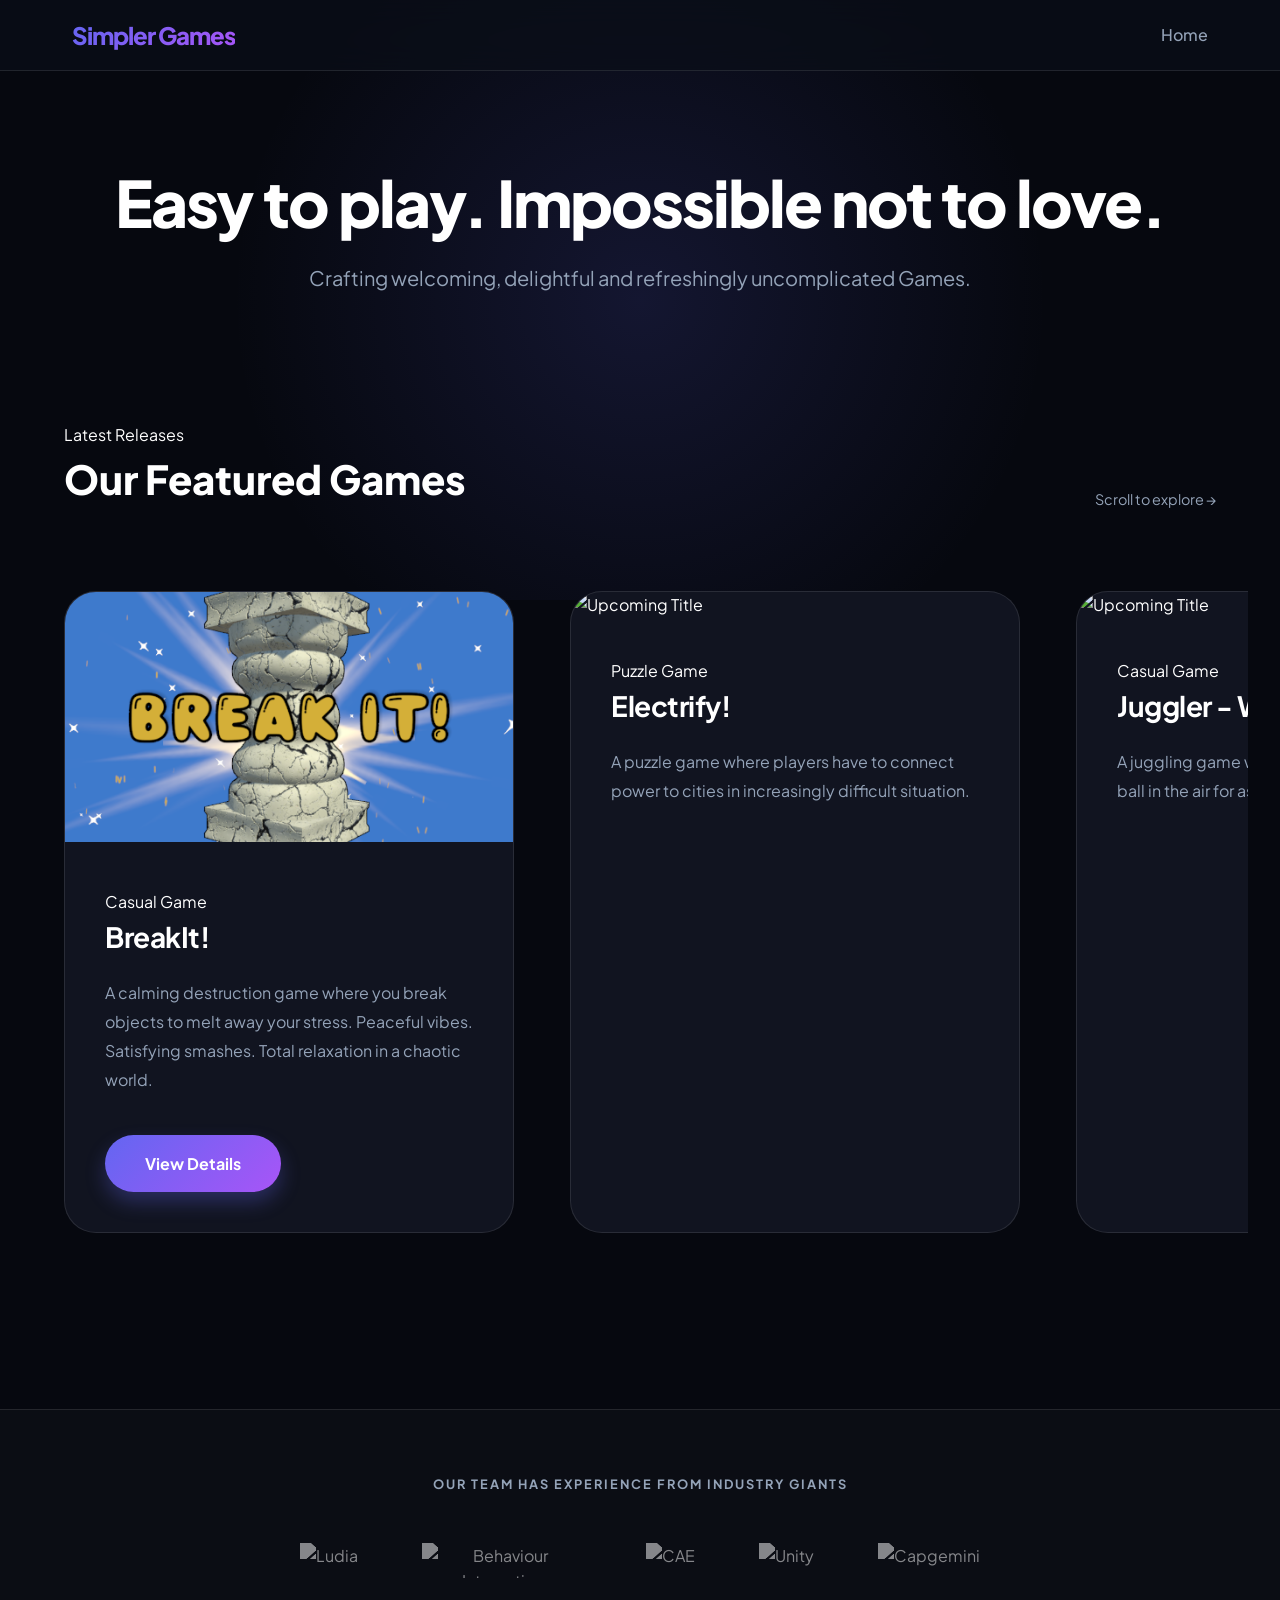
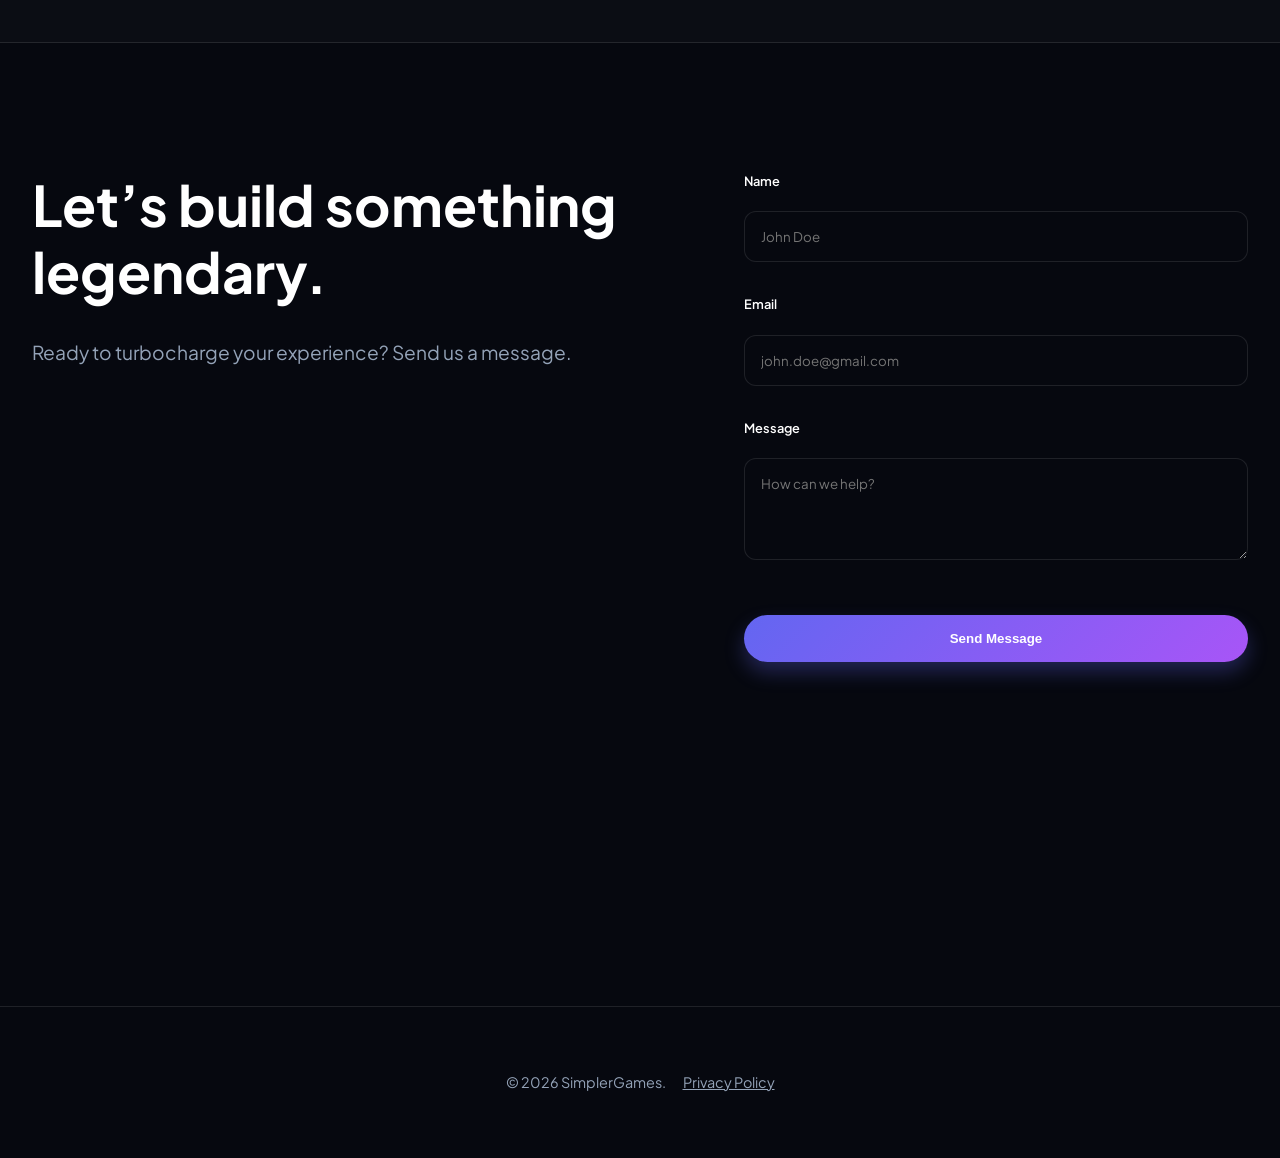
==== index.html @ 0593e9a4 "First version of new simpler games." ====
<!DOCTYPE html>
<html lang="en">
<head>
    <meta charset="UTF-8">
    <meta name="viewport" content="width=device-width, initial-scale=1.0">
    <title>SimplerGames</title>
    <link rel="stylesheet" href="style.css">
</head>
<body>
    <header>
        <nav>
            <div class="logo">Simpler Games</div>
            <div class="links">
                <a href="index.html">Home</a>
            </div>
        </nav>
    </header>

    <section class="hero">
        <h1>Easy to play. Impossible not to love.</h1>
        <p>Crafting welcoming, delightful and refreshingly uncomplicated Games.</p>
    </section>

    <section class="section">
        <div style="display: flex; justify-content: space-between; align-items: flex-end; margin-bottom: 2rem; padding: 0 2rem;">
            <div>
                <span class="game-category">Latest Releases</span>
                <h2 style="font-size: 2.5rem; font-weight: 800;">Our Featured Games</h2>
            </div>
            <p style="color: var(--text-secondary); font-size: 0.9rem;">Scroll to explore &rarr;</p>
        </div>

        <div class="games-scroll-container">
            <div class="game-card">
                <img src="Images/NewBreakItIcon.png" alt="BreakIt" class="game-img">
                <div class="game-info">
                    <span class="game-category">Casual Game</span>
                    <h3>BreakIt!</h3>
                    <p>A calming destruction game where you break objects to melt away your stress. Peaceful vibes. Satisfying smashes. Total relaxation in a chaotic world.</p>
                    <a href="https://play.google.com/store/apps/details?id=com.ML93.BreakIt" class="btn btn-small">View Details</a>
                </div>
            </div>

            <div class="game-card">
                <img src="https://upload.wikimedia.org/wikipedia/commons/a/aa/Learning_Curve_--_Coming_Soon_Placeholder_%28cropped%29.png" alt="Upcoming Title" class="game-img">
                <div class="game-info">
                    <span class="game-category">Puzzle Game</span>
                    <h3>Electrify!</h3>
                    <p>A puzzle game where players have to connect power to cities in increasingly difficult situation.</p>
                </div>
            </div>

            <div class="game-card">
                <img src="https://upload.wikimedia.org/wikipedia/commons/a/aa/Learning_Curve_--_Coming_Soon_Placeholder_%28cropped%29.png" alt="Upcoming Title" class="game-img">
                <div class="game-info">
                    <span class="game-category">Casual Game</span>
                    <h3>Juggler - World Cup 2026</h3>
                    <p>A juggling game where players need to keep the ball in the air for as long as possible.</p>
                </div>
            </div>

            <div class="game-card">
                <img src="https://upload.wikimedia.org/wikipedia/commons/a/aa/Learning_Curve_--_Coming_Soon_Placeholder_%28cropped%29.png" alt="Upcoming Title" class="game-img">
                <div class="game-info">
                    <span class="game-category">Digital Twin</span>
                    <h3>New York City - Digital Twin</h3>
                    <p>Coming Soon.</p>
                </div>
            </div>
        </div>
    </section>

    <section class="experience-section">
        <h4>Our Team has Experience From Industry Giants</h4>
        <div class="logo-cloud">
            <img src="https://upload.wikimedia.org/wikipedia/commons/6/68/Avatar_Ludia_Citron.png" alt="Ludia" class="logo-item">
            
            <img src="https://upload.wikimedia.org/wikipedia/commons/e/e2/Behaviour_Interactive_logo.svg" alt="Behaviour Interactive" class="logo-item">
            
            <img src="https://upload.wikimedia.org/wikipedia/commons/1/11/CAE_Inc_Logo.svg" alt="CAE" class="logo-item">
            
            <img src="https://upload.wikimedia.org/wikipedia/commons/1/19/Unity_Technologies_logo.svg" alt="Unity" class="logo-item">
            
            <img src="https://upload.wikimedia.org/wikipedia/commons/9/9d/Capgemini_201x_logo.svg" alt="Capgemini" class="logo-item">
        </div>
    </section>

    <section class="section" id="contact">
        <div class="contact-split">
            <div class="contact-info">
                <h2>Let’s build something <br>legendary.</h2>
                <p style="color: var(--text-secondary); margin-bottom: 3rem; font-size: 1.2rem;">
                    Ready to turbocharge your experience? Send us a message.
                </p>
            </div>

            <div class="contact-form-card">
                <script type="text/javascript" src="https://cdn.jsdelivr.net/npm/@emailjs/browser@4/dist/email.min.js"></script>
                <form id="contact-form">
                    <div class="form-group">
                        <label style="font-size: 0.8rem; font-weight: 600;">Name</label>
                        <input type="text" name="name" placeholder="John Doe" required>
                    </div>
                    
                    <div class="form-group">
                        <label style="font-size: 0.8rem; font-weight: 600;">Email</label>
                    <input type="email" name="email" placeholder="john.doe@gmail.com" required>
                    </div>

                    <div class="form-group">
                        <label style="font-size: 0.8rem; font-weight: 600;">Message</label>
                        <textarea rows="4" name="message" placeholder="How can we help?" required></textarea>
                    </div>
                    <button type="submit" id="submit-btn" class="btn" style="width: 100%; border: none; cursor: pointer; margin-top: 1rem;">
                        Send Message</button>
                </form>
                <div id="status"></div>

                <script type="text/javascript">
                    (function() {
                        // REPLACE WITH YOUR PUBLIC KEY
                        emailjs.init("0YP7HyGyaXE_ytqMY");
                    })();

                    const contactForm = document.getElementById('contact-form');
                    const submitBtn = document.getElementById('submit-btn');
                    const statusMsg = document.getElementById('status');

                    contactForm.addEventListener('submit', function(event) {
                        event.preventDefault();

                        // Visual feedback
                        submitBtn.disabled = true;
                        submitBtn.innerText = 'Sending...';
                        statusMsg.innerText = '';
                        statusMsg.className = '';

                        // These IDs must match your EmailJS Dashboard settings
                        emailjs.sendForm('service_rbmcc0s', 'template_qmbdero', this)
                            .then(() => {
                                statusMsg.classList.add('success-msg');
                                statusMsg.innerText = 'Message sent successfully! ✅';
                                contactForm.reset();
                            })
                            .catch((error) => {
                                statusMsg.classList.add('error-msg');
                                statusMsg.innerText = 'Something went wrong. Please try again.';
                                console.error('EmailJS Error:', error);
                            })
                            .finally(() => {
                                submitBtn.disabled = false;
                                submitBtn.innerText = 'Send Message';
                            });
                    });
                </script>
            </div>
        </div>
    </section>

    <footer>
        <p>&copy; 2026 SimplerGames. <a href="privacy.html" style="color: inherit; margin-left:15px;">Privacy Policy</a></p>
    </footer>
</body>
</html>
---- style.css ----
@import url('https://fonts.googleapis.com/css2?family=Plus+Jakarta+Sans:wght@300;400;600;800&display=swap');

:root {
    --bg-dark: #06080f;          /* Deepest navy/black */
    --bg-card: #111420;          /* Slightly lighter surface */
    --accent-gradient: linear-gradient(135deg, #6366f1 0%, #a855f7 100%);
    --text-primary: #ffffff;
    --text-secondary: #94a3b8;
    --border: rgba(255, 255, 255, 0.1);
    --glass: rgba(11, 15, 25, 0.7);
}

* {
    box-sizing: border-box;
    margin: 0;
    padding: 0;
}

body {
    font-family: 'Plus Jakarta Sans', sans-serif;
    background-color: var(--bg-dark);
    color: var(--text-primary);
    line-height: 1.6;
    overflow-x: hidden;
}

/* Subtle background glow effect like UserWise */
body::before {
    content: "";
    position: absolute;
    top: 0;
    left: 50%;
    transform: translateX(-50%);
    width: 1000px;
    height: 600px;
    background: radial-gradient(circle, rgba(99, 102, 241, 0.15) 0%, transparent 70%);
    z-index: -1;
}

header {
    background: var(--glass);
    backdrop-filter: blur(15px);
    border-bottom: 1px solid var(--border);
    position: sticky;
    top: 0;
    z-index: 1000;
}

nav {
    max-width: 1200px;
    margin: 0 auto;
    padding: 1rem 2rem;
    display: flex;
    justify-content: space-between;
    align-items: center;
}

.logo {
    font-size: 1.5rem;
    font-weight: 800;
    letter-spacing: -1px;
    background: var(--accent-gradient);
    -webkit-background-clip: text;
    -webkit-text-fill-color: transparent;
}

nav a {
    text-decoration: none;
    color: var(--text-secondary);
    font-weight: 500;
    margin-left: 2rem;
    transition: color 0.3s;
}

nav a:hover { color: #fff; }

/* Hero Section */
.hero {
    max-width: 1200px;
    margin: 6rem auto;
    padding: 0 2rem;
    text-align: center;
}

.hero h1 {
    font-size: 4rem;
    font-weight: 800;
    line-height: 1.1;
    margin-bottom: 1.5rem;
    letter-spacing: -2px;
}

.hero p {
    font-size: 1.25rem;
    color: var(--text-secondary);
    max-width: 700px;
    margin: 0 auto 2.5rem auto;
}

.btn {
    display: inline-block;
    padding: 1rem 2.5rem;
    border-radius: 99px; /* Pill shape */
    background: var(--accent-gradient);
    color: white;
    text-decoration: none;
    font-weight: 700;
    box-shadow: 0 10px 20px rgba(99, 102, 241, 0.3);
    transition: transform 0.3s;
}

.btn:hover { transform: translateY(-3px); }

/* Product Screenshot Box */
.product-preview {
    margin-top: 4rem;
    border: 1px solid var(--border);
    border-radius: 24px;
    padding: 10px;
    background: rgba(255,255,255,0.05);
}

.product-preview img {
    width: 100%;
    border-radius: 16px;
    display: block;
}

/* Feature Grid */
.features {
    max-width: 1200px;
    margin: 8rem auto;
    padding: 0 2rem;
    display: grid;
    grid-template-columns: repeat(auto-fit, minmax(300px, 1fr));
    gap: 2rem;
}

.card {
    background: var(--bg-card);
    border: 1px solid var(--border);
    padding: 2.5rem;
    border-radius: 24px;
    transition: background 0.3s;
}

.card:hover { background: #1a1e2e; }

.card h3 { margin-bottom: 1rem; font-size: 1.5rem; }
.card p { color: var(--text-secondary); }

/* Form Styles */
.form-container {
    max-width: 600px;
    margin: 4rem auto;
    background: var(--bg-card);
    padding: 3rem;
    border-radius: 24px;
    border: 1px solid var(--border);
}

input, textarea {
    width: 100%;
    padding: 1rem;
    margin-top: 0.5rem;
    margin-bottom: 1.5rem;
    background: #06080f;
    border: 1px solid var(--border);
    border-radius: 12px;
    color: white;
    font-family: inherit;
}

footer {
    padding: 4rem 2rem;
    text-align: center;
    border-top: 1px solid var(--border);
    color: var(--text-secondary);
    font-size: 0.9rem;
}

@media (max-width: 768px) {
    .hero h1 { font-size: 2.5rem; }
}

/* Increased spacing for the horizontal scroller */
.games-scroll-container {
    display: flex;
    gap: 3.5rem; /* Increased gap between cards */
    padding: 3rem 2rem; /* More space around the container */
    overflow-x: auto;
    scroll-snap-type: x mandatory;
    scroll-behavior: smooth;

    /* Hide scrollbar for Chrome, Safari and Opera */
    &::-webkit-scrollbar {
        display: none;
    }

    /* Hide scrollbar for IE, Edge and Firefox */
    -ms-overflow-style: none;  /* IE and Edge */
    scrollbar-width: none;  /* Firefox */
}

/* Enhanced Game Card Spacing */
.game-card {
    flex: 0 0 450px; /* Widened the card slightly for better proportions */
    scroll-snap-align: center;
    background: var(--bg-card);
    border: 1px solid var(--border);
    border-radius: 32px; /* Smoother, larger corner radius */
    overflow: hidden;
    transition: all 0.4s cubic-bezier(0.175, 0.885, 0.32, 1.275);
}

.game-info {
    padding: 2.5rem; /* Increased internal padding significantly */
}

.game-info h3 {
    margin-bottom: 1.25rem; /* More space below the title */
    font-size: 1.75rem;
    letter-spacing: -0.5px;
}

.game-info p {
    color: var(--text-secondary);
    line-height: 1.8; /* Increased line spacing for readability */
    margin-bottom: 2.5rem; /* More space before the button */
}

/* Subtle image spacing */
.game-img {
    width: 100%;
    height: 250px;
    object-fit: cover;
    transition: transform 0.5s ease;
}

.game-card:hover .game-img {
    transform: scale(1.05); /* Zoom effect on hover */
}

/* Contact Section Split Layout */
/* Increased Section Spacing */
.section {
    max-width: 1800px;
    margin: 8rem auto; /* Increased from 6rem to 8rem for more "breath" */
    padding: 0 2rem;
}

/* Specific Contact Spacing */
#contact {
    /*padding-top: 10rem;    /* Extra space from the section above */
    padding-bottom: 10rem; /* Extra space before the footer */
}

.contact-split {
    display: grid;
    grid-template-columns: 1.1fr 0.9fr; /* Adjusted for better balance */
    gap: 6rem; /* Increased gap between info and form */
    align-items: start;
}

.contact-info h2 {
    font-size: 3.5rem;
    line-height: 1.2;
    margin-bottom: 2rem; /* Spacing below the main heading */
}

.contact-info p {
    margin-bottom: 4rem; /* Spacing before the info items start */
}

.info-item {
    margin-bottom: 2.5rem; /* More space between Email, Location, etc. */
}

/* Form Spacing */
.contact-form-card label {
    display: block;
    margin-bottom: 0.75rem; /* Space between label and its input */
    color: var(--text-primary);
}

.contact-form-card input, 
.contact-form-card textarea {
    margin-bottom: 2rem; /* Increased spacing between form fields */
}

/* Responsive adjustment */
@media (max-width: 900px) {
    #contact {
        padding-top: 5rem;
        padding-bottom: 5rem;
    }
    .contact-split {
        gap: 4rem;
    }
}

/* Experience Section */
.experience-section {
    padding: 4rem 2rem;
    background: rgba(255, 255, 255, 0.02); /* Very subtle background shift */
    border-top: 1px solid var(--border);
    border-bottom: 1px solid var(--border);
    text-align: center;
}

.experience-section h4 {
    color: var(--text-secondary);
    text-transform: uppercase;
    font-size: 0.8rem;
    letter-spacing: 2px;
    margin-bottom: 3rem;
}

.logo-cloud {
    display: flex;
    flex-wrap: wrap;
    justify-content: center;
    align-items: center;
    gap: 4rem;
    max-width: 1100px;
    margin: 0 auto;
}

.logo-item {
    height: 35px;            /* Controlled height for uniformity */
    max-width: 160px;        /* Prevents wide logos from dominating */
    object-fit: contain;     /* Keeps logos from stretching */
    filter: grayscale(1) brightness(2); /* Makes them look white/gray on dark bg */
    opacity: 0.5;
    transition: all 0.4s ease;
}

.logo-item:hover {
    filter: grayscale(0) brightness(1); /* Returns to original color on hover */
    opacity: 1;
    transform: scale(1.1);
}

/* Responsive logos */
@media (max-width: 768px) {
    .logo-cloud {
        gap: 2rem;
    }
    .logo-item {
        height: 30px;
    }
}

/* Status Message Styling */
#status {
    margin-top: 1.5rem;
    padding: 1rem;
    border-radius: 12px;
    font-size: 0.9rem;
    text-align: center;
    transition: all 0.3s ease;
}

.success-msg {
    background: rgba(34, 197, 94, 0.1);
    color: #4ade80;
    border: 1px solid rgba(34, 197, 94, 0.2);
}

.error-msg {
    background: rgba(239, 68, 68, 0.1);
    color: #f87171;
    border: 1px solid rgba(239, 68, 68, 0.2);
}

/* Button Loading State */
#submit-btn:disabled {
    opacity: 0.6;
    cursor: not-allowed;
    transform: none;
    background: var(--text-secondary);
}
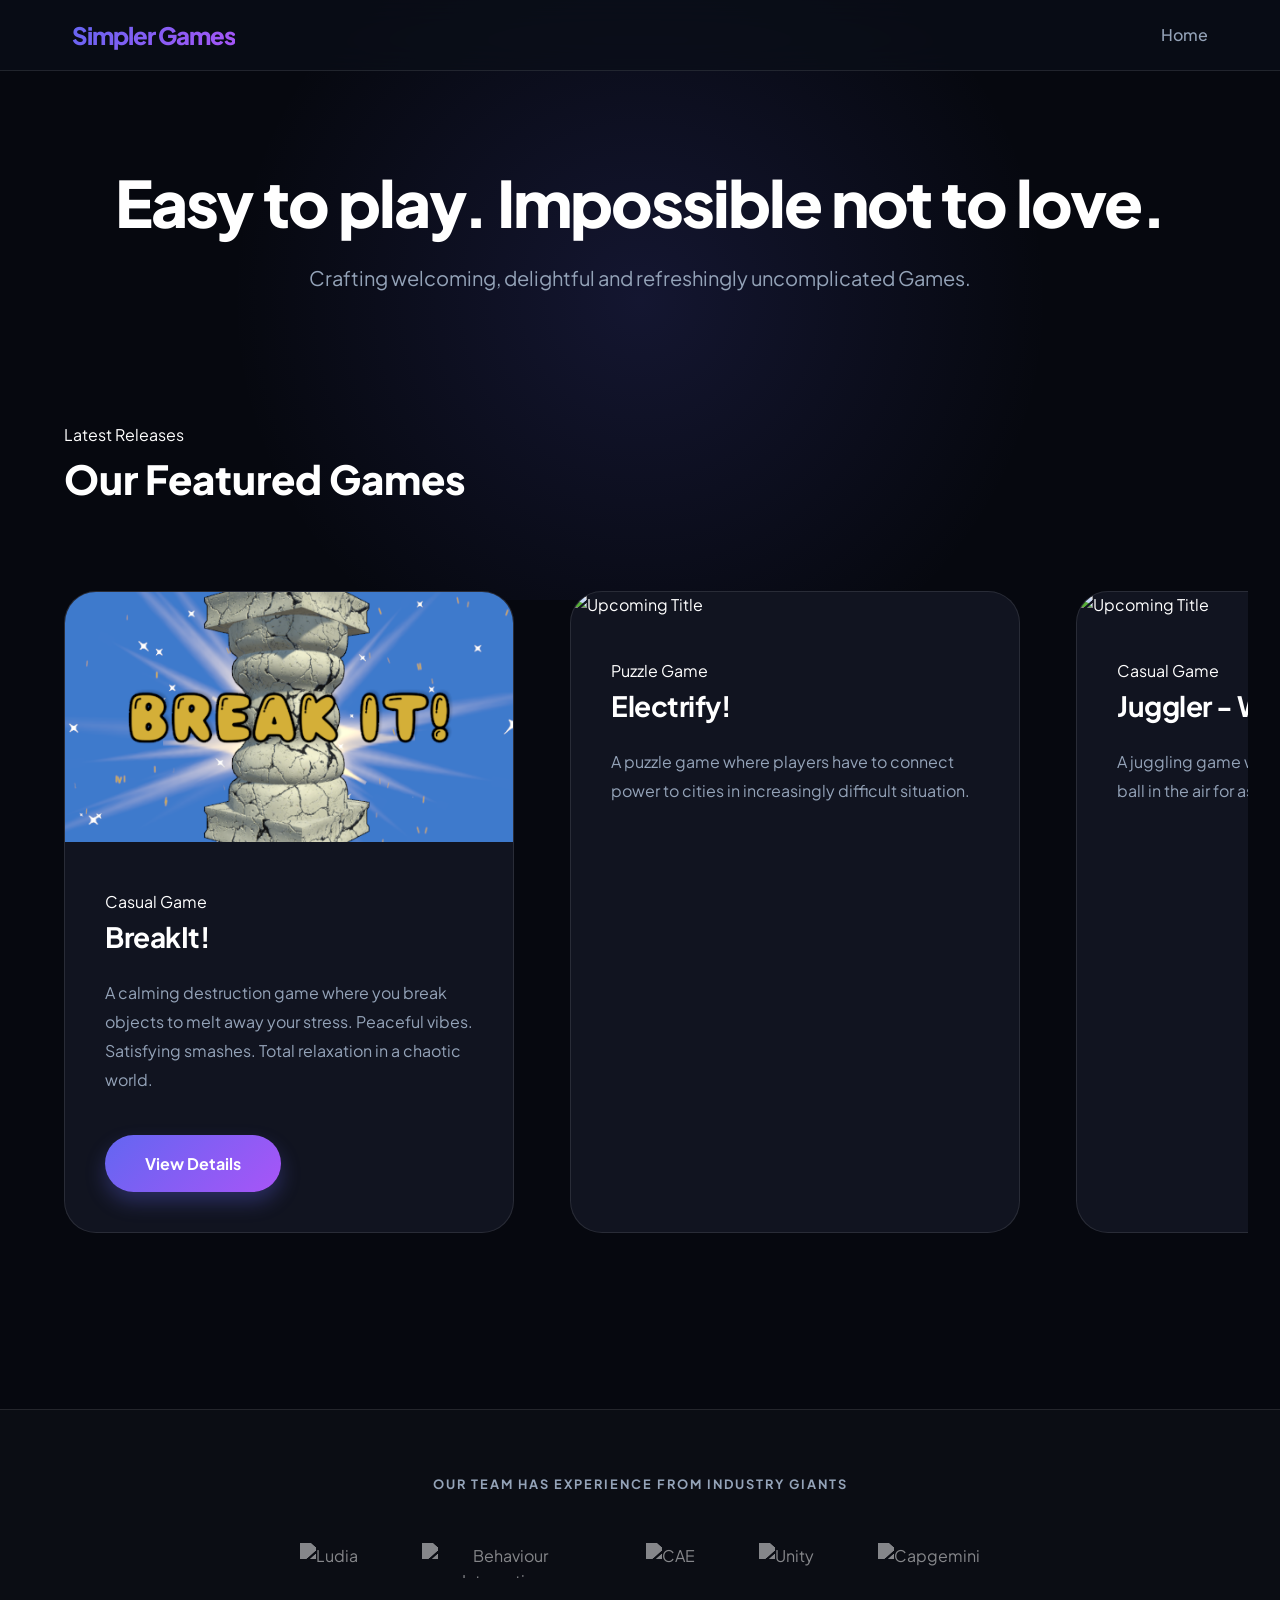
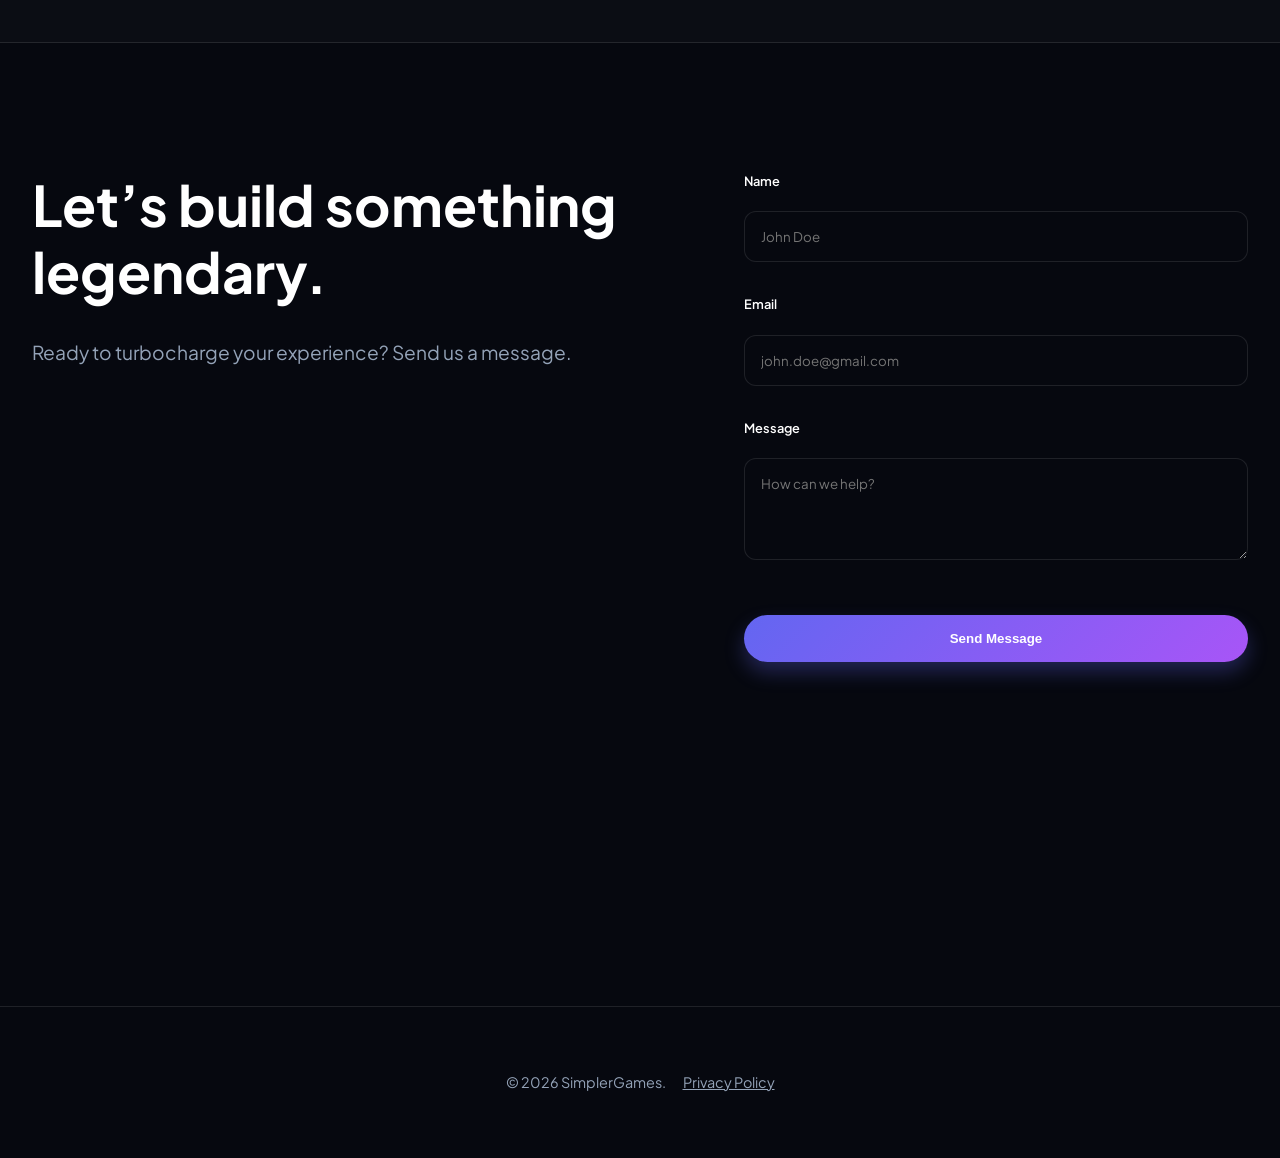
==== commit 25b9e742: "Removed scroll to explore tag." ====
--- a/index.html
+++ b/index.html
@@ -27,7 +27,6 @@
                 <span class="game-category">Latest Releases</span>
                 <h2 style="font-size: 2.5rem; font-weight: 800;">Our Featured Games</h2>
             </div>
-            <p style="color: var(--text-secondary); font-size: 0.9rem;">Scroll to explore &rarr;</p>
         </div>
 
         <div class="games-scroll-container">
--- a/style.css
+++ b/style.css
@@ -379,4 +379,95 @@
     cursor: not-allowed;
     transform: none;
     background: var(--text-secondary);
+}
+
+/* --- Mobile Responsive Updates --- */
+
+@media (max-width: 768px) {
+    /* Hero Section Adjustments */
+    .hero {
+        margin: 4rem auto; /* Reduce vertical spacing */
+    }
+
+    .hero h1 {
+        font-size: 2.5rem; /* Scale down the massive heading */
+        letter-spacing: -1px;
+    }
+
+    .hero p {
+        font-size: 1.1rem;
+        padding: 0 1rem;
+    }
+
+    /* Navigation - Optional: Stack links or reduce size */
+    nav {
+        flex-direction: column;
+        gap: 1rem;
+        padding: 1.5rem;
+    }
+
+    nav a {
+        margin-left: 0;
+        margin: 0 0.75rem;
+    }
+
+    /* Game Scroller - Ensure cards don't overflow small screens */
+    .game-card {
+        flex: 0 0 85vw; /* Cards now take up 85% of the viewport width */
+    }
+
+    .game-img {
+        height: 200px; /* Shorter images for mobile */
+    }
+
+    .game-info {
+        padding: 1.5rem;
+    }
+
+    /* Featured Games Header */
+    .section div[style*="flex-end"] {
+        flex-direction: column !important;
+        align-items: flex-start !important;
+        gap: 0.5rem;
+    }
+
+    /* Contact Section - Stack the layout */
+    .contact-split {
+        grid-template-columns: 1fr; /* Change from 2 columns to 1 */
+        gap: 3rem;
+        text-align: center;
+    }
+
+    .contact-info h2 {
+        font-size: 2.2rem;
+    }
+
+    .contact-info p {
+        margin-bottom: 2rem;
+    }
+
+    /* Experience Section (Logo Cloud) */
+    .logo-cloud {
+        gap: 2rem; /* Tighten the gap for logos */
+    }
+
+    .logo-item {
+        height: 28px; /* Slightly smaller logos */
+    }
+}
+
+/* Extra Small Devices (Phones under 480px) */
+@media (max-width: 480px) {
+    .hero h1 {
+        font-size: 2rem;
+    }
+
+    .game-card {
+        flex: 0 0 92vw; /* Nearly full width */
+    }
+
+    .btn {
+        width: 100%; /* Make buttons full-width for easier tapping */
+        text-align: center;
+    }
 }
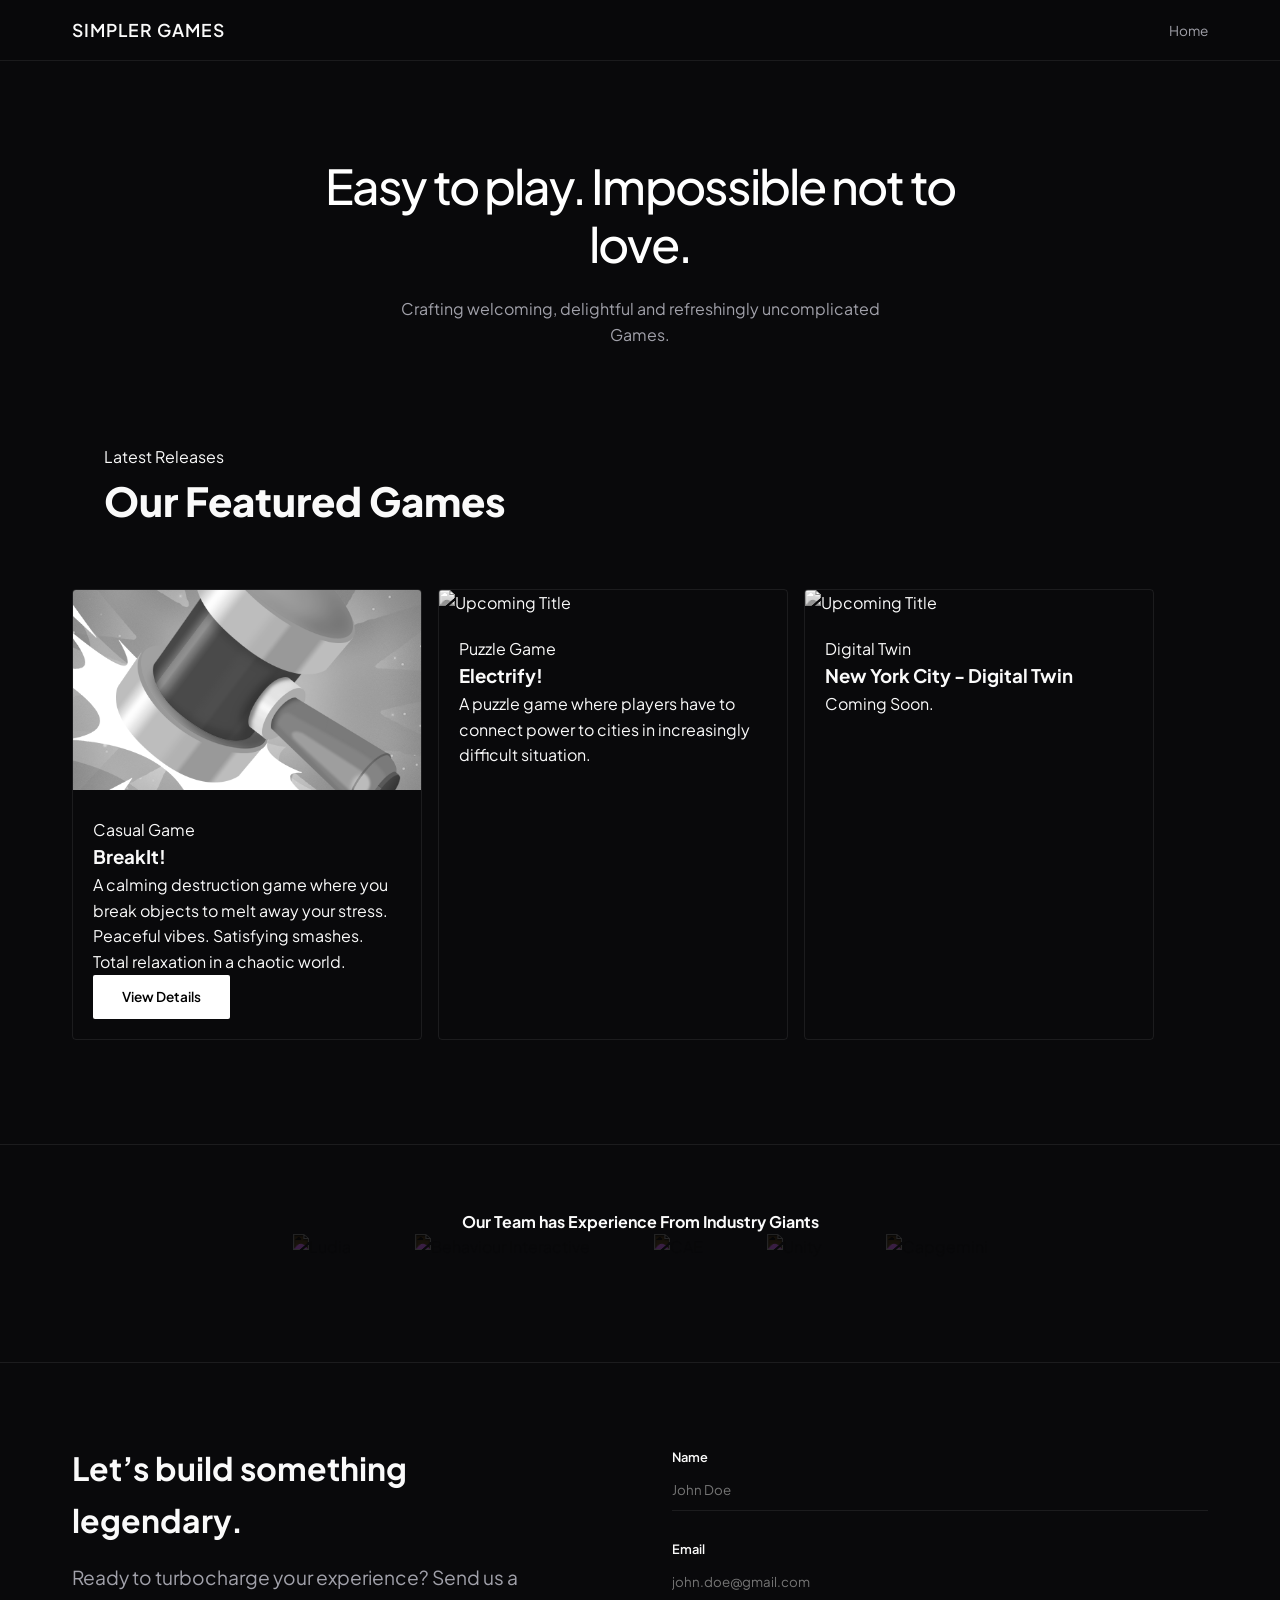
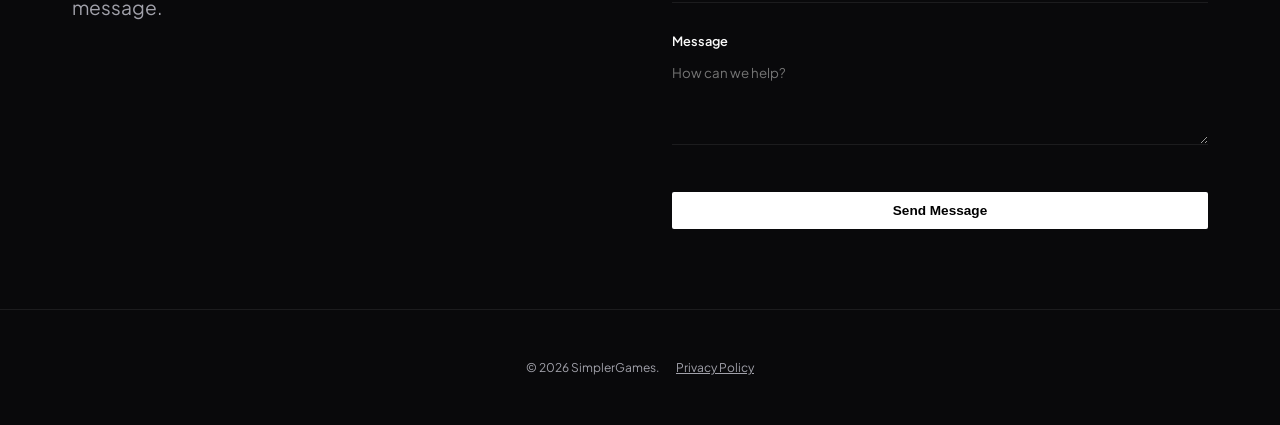
==== commit ccd3164f: "Update index.html Remove deprecated project" ====
--- a/index.html
+++ b/index.html
@@ -46,15 +46,6 @@
                     <span class="game-category">Puzzle Game</span>
                     <h3>Electrify!</h3>
                     <p>A puzzle game where players have to connect power to cities in increasingly difficult situation.</p>
-                </div>
-            </div>
-
-            <div class="game-card">
-                <img src="https://upload.wikimedia.org/wikipedia/commons/a/aa/Learning_Curve_--_Coming_Soon_Placeholder_%28cropped%29.png" alt="Upcoming Title" class="game-img">
-                <div class="game-info">
-                    <span class="game-category">Casual Game</span>
-                    <h3>Juggler - World Cup 2026</h3>
-                    <p>A juggling game where players need to keep the ball in the air for as long as possible.</p>
                 </div>
             </div>
 
@@ -160,4 +151,4 @@
         <p>&copy; 2026 SimplerGames. <a href="privacy.html" style="color: inherit; margin-left:15px;">Privacy Policy</a></p>
     </footer>
 </body>
-</html>+</html>
--- a/style.css
+++ b/style.css
@@ -1,13 +1,14 @@
-@import url('https://fonts.googleapis.com/css2?family=Plus+Jakarta+Sans:wght@300;400;600;800&display=swap');
+/* --- Dark Minimalist (Compact) --- */
+@import url('https://fonts.googleapis.com/css2?family=Plus+Jakarta+Sans:wght@300;400;500;600&display=swap');
 
 :root {
-    --bg-dark: #06080f;          /* Deepest navy/black */
-    --bg-card: #111420;          /* Slightly lighter surface */
-    --accent-gradient: linear-gradient(135deg, #6366f1 0%, #a855f7 100%);
-    --text-primary: #ffffff;
-    --text-secondary: #94a3b8;
-    --border: rgba(255, 255, 255, 0.1);
-    --glass: rgba(11, 15, 25, 0.7);
+    --bg-main: #09090b;
+    --bg-card: #121212;
+    --text-primary: #fafafa;
+    --text-secondary: #a1a1aa;
+    --accent: #ffffff;
+    --border: rgba(255, 255, 255, 0.08);
+    --glass: rgba(9, 9, 11, 0.8);
 }
 
 * {
@@ -18,28 +19,15 @@
 
 body {
     font-family: 'Plus Jakarta Sans', sans-serif;
-    background-color: var(--bg-dark);
+    background-color: var(--bg-main);
     color: var(--text-primary);
-    line-height: 1.6;
-    overflow-x: hidden;
-}
-
-/* Subtle background glow effect like UserWise */
-body::before {
-    content: "";
-    position: absolute;
-    top: 0;
-    left: 50%;
-    transform: translateX(-50%);
-    width: 1000px;
-    height: 600px;
-    background: radial-gradient(circle, rgba(99, 102, 241, 0.15) 0%, transparent 70%);
-    z-index: -1;
+    line-height: 1.6; /* Slightly tighter line height */
+    -webkit-font-smoothing: antialiased;
 }
 
 header {
     background: var(--glass);
-    backdrop-filter: blur(15px);
+    backdrop-filter: blur(12px);
     border-bottom: 1px solid var(--border);
     position: sticky;
     top: 0;
@@ -49,271 +37,130 @@
 nav {
     max-width: 1200px;
     margin: 0 auto;
-    padding: 1rem 2rem;
+    padding: 1rem 2rem; /* Reduced from 1.25rem */
     display: flex;
     justify-content: space-between;
     align-items: center;
 }
 
 .logo {
-    font-size: 1.5rem;
-    font-weight: 800;
-    letter-spacing: -1px;
-    background: var(--accent-gradient);
-    -webkit-background-clip: text;
-    -webkit-text-fill-color: transparent;
+    font-size: 1.1rem;
+    font-weight: 600;
+    letter-spacing: 1px;
+    color: var(--text-primary);
+    text-transform: uppercase;
 }
 
 nav a {
     text-decoration: none;
     color: var(--text-secondary);
-    font-weight: 500;
-    margin-left: 2rem;
-    transition: color 0.3s;
+    font-size: 0.85rem;
+    margin-left: 2rem; /* Reduced from 2.5rem */
+    transition: color 0.3s ease;
 }
 
-nav a:hover { color: #fff; }
+nav a:hover { color: var(--accent); }
 
-/* Hero Section */
+/* --- Hero Section --- */
 .hero {
-    max-width: 1200px;
-    margin: 6rem auto;
+    max-width: 800px;
+    margin: 6rem auto; /* Reduced from 12rem */
     padding: 0 2rem;
     text-align: center;
 }
 
 .hero h1 {
-    font-size: 4rem;
-    font-weight: 800;
-    line-height: 1.1;
+    font-size: 3rem; /* Slightly smaller for compactness */
+    font-weight: 500;
+    line-height: 1.2;
     margin-bottom: 1.5rem;
-    letter-spacing: -2px;
+    letter-spacing: -0.04em;
+    color: var(--accent);
 }
 
 .hero p {
-    font-size: 1.25rem;
+    font-size: 1rem;
     color: var(--text-secondary);
-    max-width: 700px;
-    margin: 0 auto 2.5rem auto;
+    max-width: 500px;
+    margin: 0 auto 2rem auto; /* Reduced spacing */
 }
 
 .btn {
     display: inline-block;
-    padding: 1rem 2.5rem;
-    border-radius: 99px; /* Pill shape */
-    background: var(--accent-gradient);
-    color: white;
+    padding: 0.7rem 1.8rem;
+    border-radius: 2px;
+    background: var(--accent);
+    color: #000;
     text-decoration: none;
-    font-weight: 700;
-    box-shadow: 0 10px 20px rgba(99, 102, 241, 0.3);
-    transition: transform 0.3s;
+    font-size: 0.85rem;
+    font-weight: 600;
+    transition: opacity 0.2s ease;
 }
 
-.btn:hover { transform: translateY(-3px); }
-
-/* Product Screenshot Box */
-.product-preview {
-    margin-top: 4rem;
-    border: 1px solid var(--border);
-    border-radius: 24px;
-    padding: 10px;
-    background: rgba(255,255,255,0.05);
+/* --- Content Sections --- */
+.section {
+    max-width: 1200px;
+    margin: 5rem auto; /* Reduced from 10rem */
+    padding: 0 2rem;
 }
 
-.product-preview img {
-    width: 100%;
-    border-radius: 16px;
-    display: block;
+.games-scroll-container {
+    display: flex;
+    gap: 1rem; /* Tighter gap */
+    padding: 1.5rem 0;
+    overflow-x: auto;
+    scrollbar-width: none;
 }
 
-/* Feature Grid */
-.features {
-    max-width: 1200px;
-    margin: 8rem auto;
-    padding: 0 2rem;
-    display: grid;
-    grid-template-columns: repeat(auto-fit, minmax(300px, 1fr));
-    gap: 2rem;
+.game-card {
+    flex: 0 0 350px; /* Narrower cards */
+    background: transparent;
+    border: 1px solid var(--border);
+    border-radius: 4px;
+    overflow: hidden;
 }
 
-.card {
-    background: var(--bg-card);
-    border: 1px solid var(--border);
-    padding: 2.5rem;
-    border-radius: 24px;
-    transition: background 0.3s;
+.game-img {
+    width: 100%;
+    height: 200px; /* Shorter image height */
+    object-fit: cover;
+    filter: grayscale(1);
+    transition: filter 0.4s ease;
 }
 
-.card:hover { background: #1a1e2e; }
+.game-card:hover .game-img { filter: grayscale(0); }
 
-.card h3 { margin-bottom: 1rem; font-size: 1.5rem; }
-.card p { color: var(--text-secondary); }
+.game-info { padding: 1.25rem; }
 
-/* Form Styles */
-.form-container {
-    max-width: 600px;
-    margin: 4rem auto;
-    background: var(--bg-card);
-    padding: 3rem;
-    border-radius: 24px;
-    border: 1px solid var(--border);
+/* --- Contact Section --- */
+.contact-split {
+    display: grid;
+    grid-template-columns: 1fr 1fr;
+    gap: 4rem; /* Reduced from 6rem */
+}
+
+.contact-info h2 {
+    font-size: 2rem;
+    margin-bottom: 1rem;
 }
 
 input, textarea {
     width: 100%;
-    padding: 1rem;
-    margin-top: 0.5rem;
-    margin-bottom: 1.5rem;
-    background: #06080f;
-    border: 1px solid var(--border);
-    border-radius: 12px;
-    color: white;
+    padding: 0.75rem 0;
+    margin-bottom: 1.5rem; /* Reduced from 2rem */
+    background: transparent;
+    border: none;
+    border-bottom: 1px solid var(--border);
+    color: var(--accent);
     font-family: inherit;
 }
 
-footer {
-    padding: 4rem 2rem;
+/* --- Experience & Footer --- */
+.experience-section {
+    padding: 4rem 0; /* Reduced from 8rem */
     text-align: center;
     border-top: 1px solid var(--border);
-    color: var(--text-secondary);
-    font-size: 0.9rem;
-}
-
-@media (max-width: 768px) {
-    .hero h1 { font-size: 2.5rem; }
-}
-
-/* Increased spacing for the horizontal scroller */
-.games-scroll-container {
-    display: flex;
-    gap: 3.5rem; /* Increased gap between cards */
-    padding: 3rem 2rem; /* More space around the container */
-    overflow-x: auto;
-    scroll-snap-type: x mandatory;
-    scroll-behavior: smooth;
-
-    /* Hide scrollbar for Chrome, Safari and Opera */
-    &::-webkit-scrollbar {
-        display: none;
-    }
-
-    /* Hide scrollbar for IE, Edge and Firefox */
-    -ms-overflow-style: none;  /* IE and Edge */
-    scrollbar-width: none;  /* Firefox */
-}
-
-/* Enhanced Game Card Spacing */
-.game-card {
-    flex: 0 0 450px; /* Widened the card slightly for better proportions */
-    scroll-snap-align: center;
-    background: var(--bg-card);
-    border: 1px solid var(--border);
-    border-radius: 32px; /* Smoother, larger corner radius */
-    overflow: hidden;
-    transition: all 0.4s cubic-bezier(0.175, 0.885, 0.32, 1.275);
-}
-
-.game-info {
-    padding: 2.5rem; /* Increased internal padding significantly */
-}
-
-.game-info h3 {
-    margin-bottom: 1.25rem; /* More space below the title */
-    font-size: 1.75rem;
-    letter-spacing: -0.5px;
-}
-
-.game-info p {
-    color: var(--text-secondary);
-    line-height: 1.8; /* Increased line spacing for readability */
-    margin-bottom: 2.5rem; /* More space before the button */
-}
-
-/* Subtle image spacing */
-.game-img {
-    width: 100%;
-    height: 250px;
-    object-fit: cover;
-    transition: transform 0.5s ease;
-}
-
-.game-card:hover .game-img {
-    transform: scale(1.05); /* Zoom effect on hover */
-}
-
-/* Contact Section Split Layout */
-/* Increased Section Spacing */
-.section {
-    max-width: 1800px;
-    margin: 8rem auto; /* Increased from 6rem to 8rem for more "breath" */
-    padding: 0 2rem;
-}
-
-/* Specific Contact Spacing */
-#contact {
-    /*padding-top: 10rem;    /* Extra space from the section above */
-    padding-bottom: 10rem; /* Extra space before the footer */
-}
-
-.contact-split {
-    display: grid;
-    grid-template-columns: 1.1fr 0.9fr; /* Adjusted for better balance */
-    gap: 6rem; /* Increased gap between info and form */
-    align-items: start;
-}
-
-.contact-info h2 {
-    font-size: 3.5rem;
-    line-height: 1.2;
-    margin-bottom: 2rem; /* Spacing below the main heading */
-}
-
-.contact-info p {
-    margin-bottom: 4rem; /* Spacing before the info items start */
-}
-
-.info-item {
-    margin-bottom: 2.5rem; /* More space between Email, Location, etc. */
-}
-
-/* Form Spacing */
-.contact-form-card label {
-    display: block;
-    margin-bottom: 0.75rem; /* Space between label and its input */
-    color: var(--text-primary);
-}
-
-.contact-form-card input, 
-.contact-form-card textarea {
-    margin-bottom: 2rem; /* Increased spacing between form fields */
-}
-
-/* Responsive adjustment */
-@media (max-width: 900px) {
-    #contact {
-        padding-top: 5rem;
-        padding-bottom: 5rem;
-    }
-    .contact-split {
-        gap: 4rem;
-    }
-}
-
-/* Experience Section */
-.experience-section {
-    padding: 4rem 2rem;
-    background: rgba(255, 255, 255, 0.02); /* Very subtle background shift */
-    border-top: 1px solid var(--border);
     border-bottom: 1px solid var(--border);
-    text-align: center;
-}
-
-.experience-section h4 {
-    color: var(--text-secondary);
-    text-transform: uppercase;
-    font-size: 0.8rem;
-    letter-spacing: 2px;
-    margin-bottom: 3rem;
 }
 
 .logo-cloud {
@@ -327,147 +174,21 @@
 }
 
 .logo-item {
-    height: 35px;            /* Controlled height for uniformity */
-    max-width: 160px;        /* Prevents wide logos from dominating */
-    object-fit: contain;     /* Keeps logos from stretching */
-    filter: grayscale(1) brightness(2); /* Makes them look white/gray on dark bg */
-    opacity: 0.5;
-    transition: all 0.4s ease;
+    height: 64px;
+    filter: invert(1);
+    opacity: 0.3;
 }
 
-.logo-item:hover {
-    filter: grayscale(0) brightness(1); /* Returns to original color on hover */
-    opacity: 1;
-    transform: scale(1.1);
+footer {
+    padding: 3rem 2rem; /* Reduced from 6rem */
+    text-align: center;
+    font-size: 0.75rem;
+    color: var(--text-secondary);
+    border-top: 1px solid var(--border);
 }
 
-/* Responsive logos */
 @media (max-width: 768px) {
-    .logo-cloud {
-        gap: 2rem;
-    }
-    .logo-item {
-        height: 30px;
-    }
-}
-
-/* Status Message Styling */
-#status {
-    margin-top: 1.5rem;
-    padding: 1rem;
-    border-radius: 12px;
-    font-size: 0.9rem;
-    text-align: center;
-    transition: all 0.3s ease;
-}
-
-.success-msg {
-    background: rgba(34, 197, 94, 0.1);
-    color: #4ade80;
-    border: 1px solid rgba(34, 197, 94, 0.2);
-}
-
-.error-msg {
-    background: rgba(239, 68, 68, 0.1);
-    color: #f87171;
-    border: 1px solid rgba(239, 68, 68, 0.2);
-}
-
-/* Button Loading State */
-#submit-btn:disabled {
-    opacity: 0.6;
-    cursor: not-allowed;
-    transform: none;
-    background: var(--text-secondary);
-}
-
-/* --- Mobile Responsive Updates --- */
-
-@media (max-width: 768px) {
-    /* Hero Section Adjustments */
-    .hero {
-        margin: 4rem auto; /* Reduce vertical spacing */
-    }
-
-    .hero h1 {
-        font-size: 2.5rem; /* Scale down the massive heading */
-        letter-spacing: -1px;
-    }
-
-    .hero p {
-        font-size: 1.1rem;
-        padding: 0 1rem;
-    }
-
-    /* Navigation - Optional: Stack links or reduce size */
-    nav {
-        flex-direction: column;
-        gap: 1rem;
-        padding: 1.5rem;
-    }
-
-    nav a {
-        margin-left: 0;
-        margin: 0 0.75rem;
-    }
-
-    /* Game Scroller - Ensure cards don't overflow small screens */
-    .game-card {
-        flex: 0 0 85vw; /* Cards now take up 85% of the viewport width */
-    }
-
-    .game-img {
-        height: 200px; /* Shorter images for mobile */
-    }
-
-    .game-info {
-        padding: 1.5rem;
-    }
-
-    /* Featured Games Header */
-    .section div[style*="flex-end"] {
-        flex-direction: column !important;
-        align-items: flex-start !important;
-        gap: 0.5rem;
-    }
-
-    /* Contact Section - Stack the layout */
-    .contact-split {
-        grid-template-columns: 1fr; /* Change from 2 columns to 1 */
-        gap: 3rem;
-        text-align: center;
-    }
-
-    .contact-info h2 {
-        font-size: 2.2rem;
-    }
-
-    .contact-info p {
-        margin-bottom: 2rem;
-    }
-
-    /* Experience Section (Logo Cloud) */
-    .logo-cloud {
-        gap: 2rem; /* Tighten the gap for logos */
-    }
-
-    .logo-item {
-        height: 28px; /* Slightly smaller logos */
-    }
-}
-
-/* Extra Small Devices (Phones under 480px) */
-@media (max-width: 480px) {
-    .hero h1 {
-        font-size: 2rem;
-    }
-
-    .game-card {
-        flex: 0 0 92vw; /* Nearly full width */
-    }
-
-    .btn {
-        width: 100%; /* Make buttons full-width for easier tapping */
-        text-align: center;
-    }
+    .hero { margin: 4rem auto; }
+    .section { margin: 3rem auto; }
+    .contact-split { grid-template-columns: 1fr; gap: 2.5rem; }
 }
